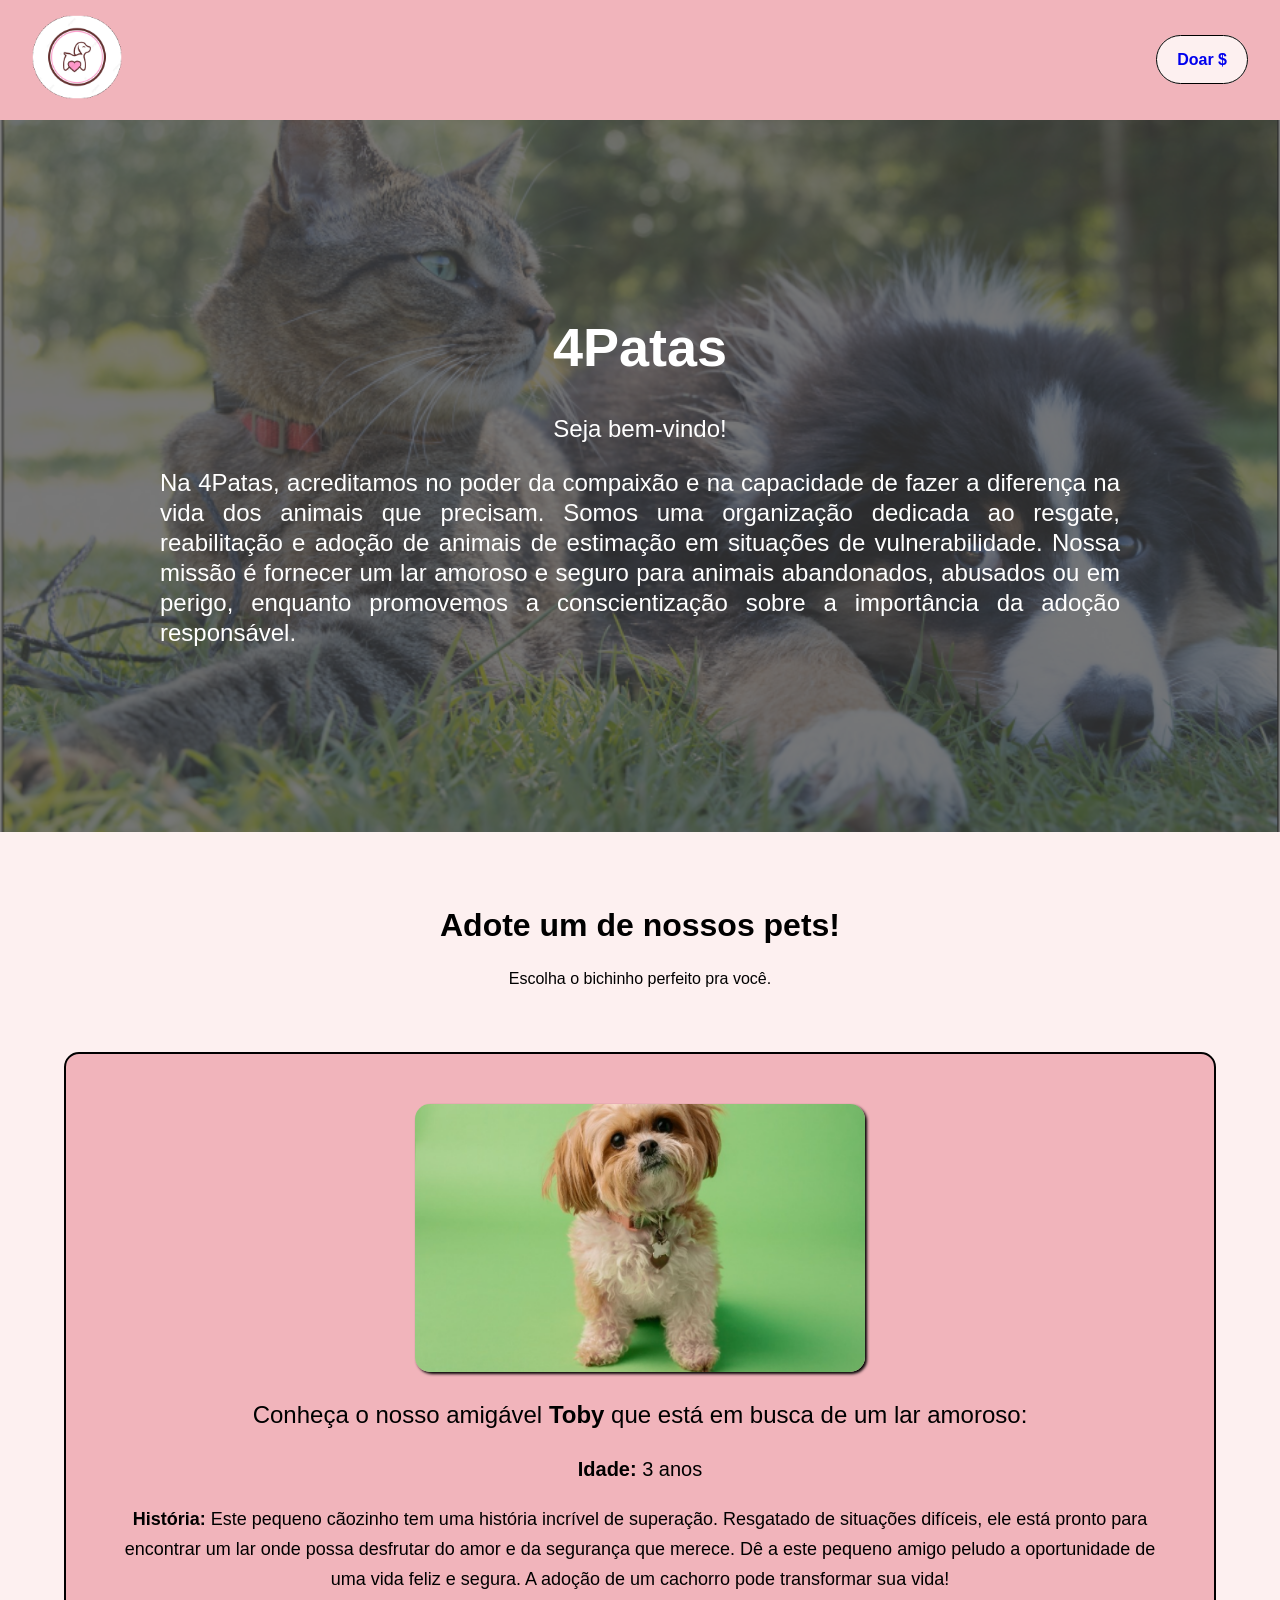
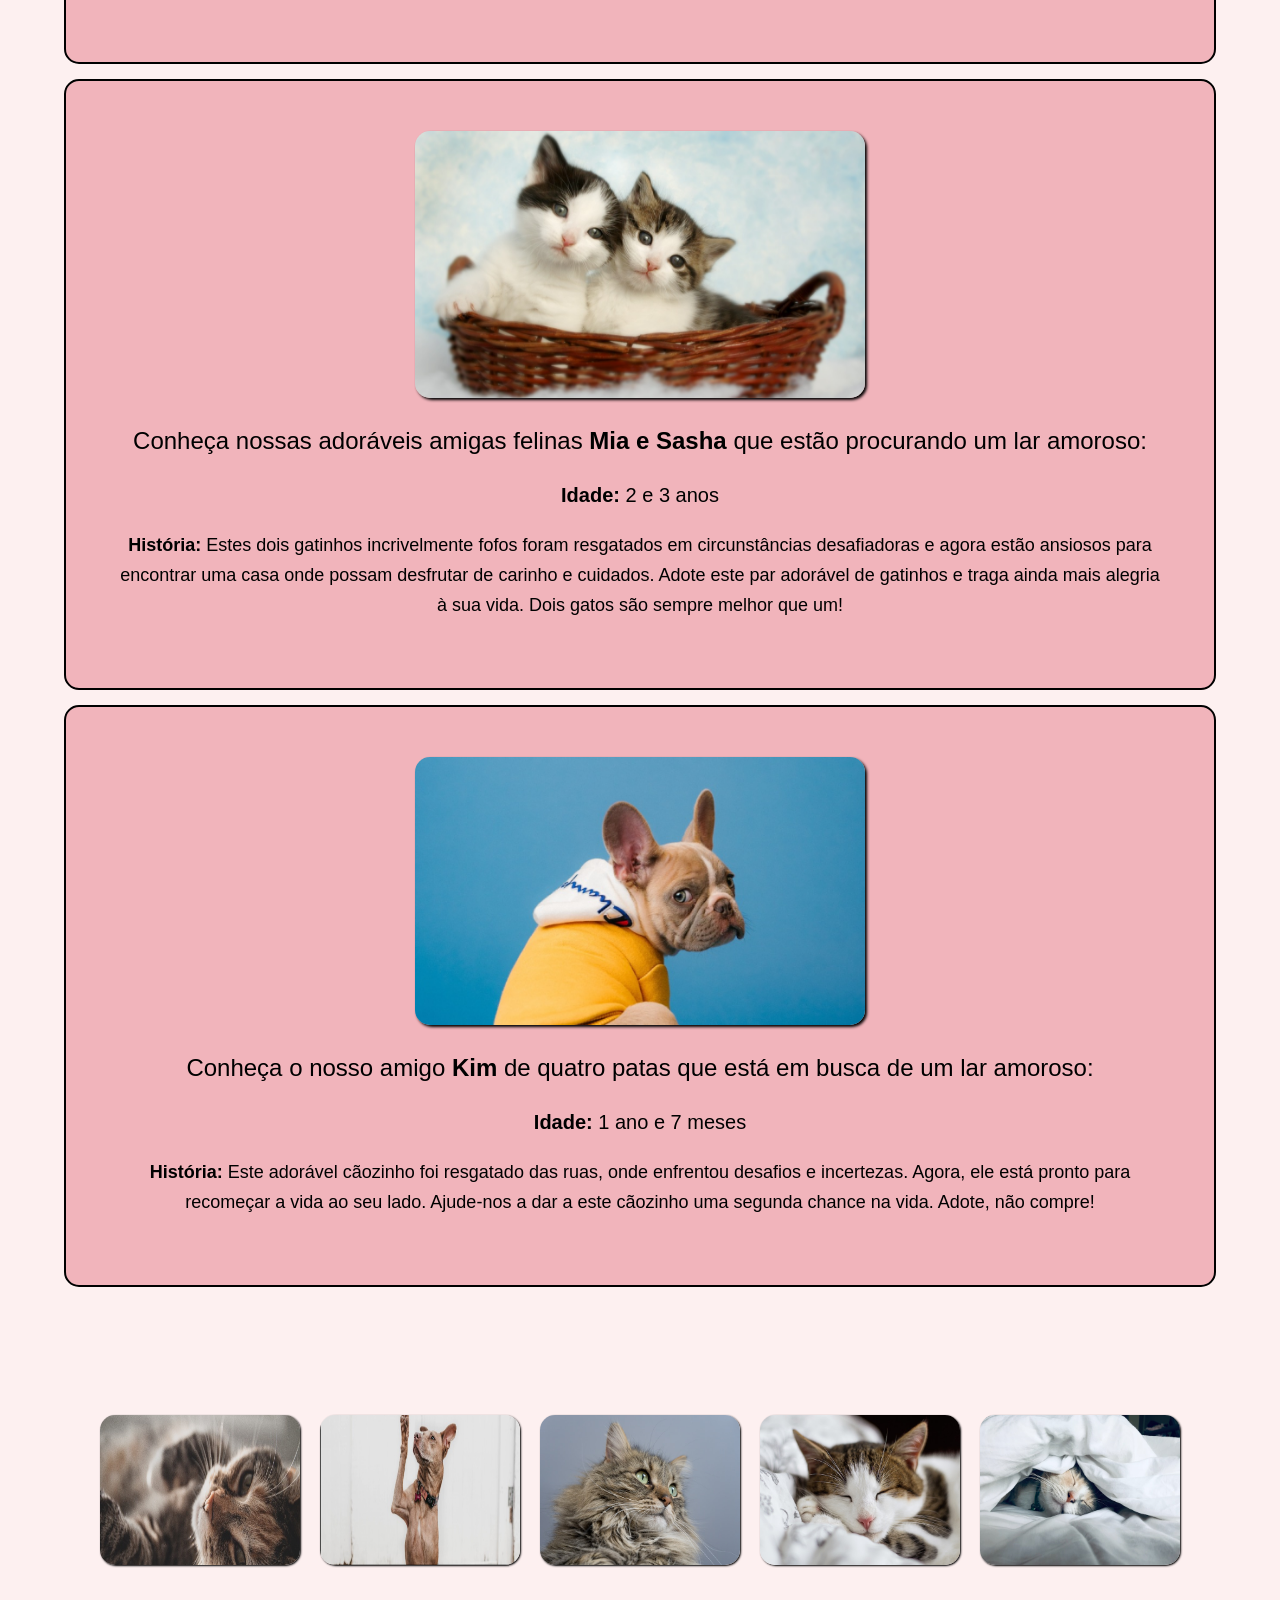
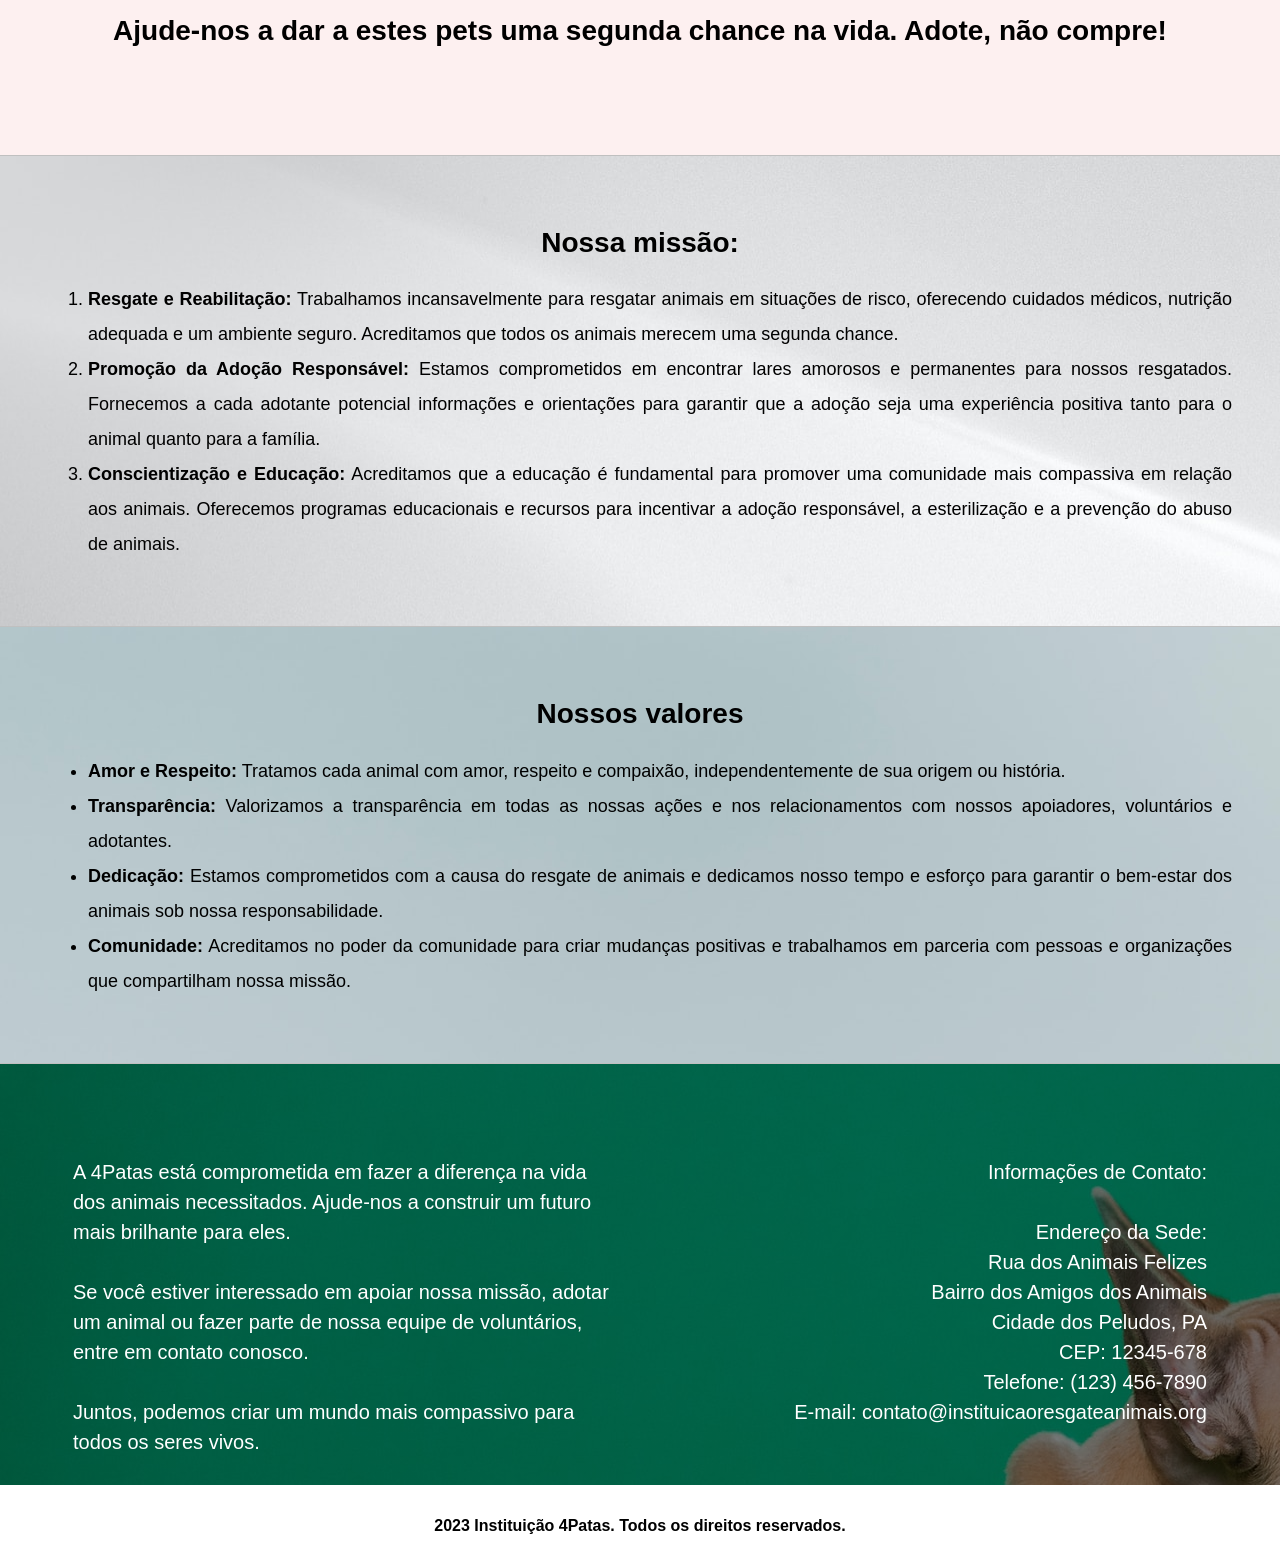
==== integrador-4/Site/index.html @ 6dbdd4b6 "add: integrador 4 - Site base" ====
<!DOCTYPE html>
<html lang="pt-br">

<head>
	<meta charset="UTF-8">
	<meta http-equiv="X-UA-Compatible" content="IE=edge">
	<meta name="viewport" content="width=device-width, initial-scale=1.0">
	<link rel="stylesheet" type="text/css" href="./css/estilos.css">

	<title>4Patas</title>
</head>

<body>
	<div class="container">
		<div class="navbar-container">
			<nav>
				<a href="#"><img class="logo" src="img/logo.png"></a>
				<ul class="navbar-items">
					<li><a href="./views/donate.html" class="donate-btn">Doar $</a></li>
				</ul>
			</nav>
		</div>
		<main>
			<div class="main-banner">
				<h1>4Patas</h1>
				<p>Seja bem-vindo!</p>
				<p>Na 4Patas, acreditamos no poder da compaixão e na capacidade de fazer a diferença na vida dos animais
					que precisam. Somos uma organização dedicada ao resgate, reabilitação e adoção de animais de
					estimação em situações de vulnerabilidade. Nossa missão é fornecer um lar amoroso e seguro para
					animais abandonados, abusados ou em perigo, enquanto promovemos a conscientização sobre a
					importância da adoção responsável.</p>
			</div>
			<section class="adoption-container">
				<h2>Adote um de nossos pets!</h1>
					<p>Escolha o bichinho perfeito pra você.</p>
					<div class="pets-container">
						<div class="pet">
							<img src="./img/toby.png" alt="Toby" class="pets-img">
							<p class="pet-description">Conheça o nosso amigável <strong>Toby</strong> que está em busca
								de um
								lar amoroso:</p>
							<p class="pet-age"><strong>Idade: </strong>3 anos</p>
							<p class="pet-story"><strong>História: </strong>Este pequeno cãozinho tem uma história
								incrível de superação. Resgatado de
								situações difíceis, ele está pronto para encontrar um lar onde possa desfrutar do amor e
								da segurança que merece.
								Dê a este pequeno amigo peludo a oportunidade de uma vida feliz e segura. A adoção de um
								cachorro pode transformar sua vida!</p>
						</div>
						<div class="pet">
							<img src="./img/mia-and-sasha.png" alt="Mia e Sasha" class="pets-img">
							<p class="pet-description">Conheça nossas adoráveis amigas felinas <strong>Mia e
									Sasha</strong> que estão procurando um lar amoroso:</p>
							<p class="pet-age"><strong>Idade: </strong>2 e 3 anos</p>
							<p class="pet-story"><strong>História: </strong>Estes dois gatinhos incrivelmente fofos
								foram resgatados em circunstâncias desafiadoras e agora estão ansiosos para encontrar
								uma casa onde possam desfrutar de carinho e cuidados.
								Adote este par adorável de gatinhos e traga ainda mais alegria à sua vida. Dois gatos
								são sempre melhor que um!</p>
						</div>
						<div class="pet">
							<img src="./img/kim.png" alt="Kim" class="pets-img">
							<p class="pet-description">Conheça o nosso amigo <strong>Kim </strong>de quatro patas que
								está em busca de um lar amoroso:</p>
							<p class="pet-age"><strong>Idade: </strong>1 ano e 7 meses</p>
							<p class="pet-story"><strong>História: </strong>Este adorável cãozinho foi resgatado das
								ruas, onde enfrentou desafios e incertezas. Agora, ele está pronto para recomeçar a vida
								ao seu lado. Ajude-nos a dar a este cãozinho uma segunda chance na vida. Adote, não
								compre!</p>
						</div>
			</section>
			<section class="banners-container">
				<div class="banner">
					<img src="./img/banner-one.png" alt="Gato de barriga para cima" class="banner-img">
					<img src="./img/banner-two.png" alt="Cachorro com a pata para cima" class="banner-img">
					<img src="./img/banner-three.jpg" alt="Gato olhando para a direita" class="banner-img">
					<img src="./img/banner-four.jpg" alt="Gato dormindo" class="banner-img">
					<img src="./img/banner-five.jpg" alt="Gato dormindo" class="banner-img">
				</div>
				<p>Ajude-nos a dar a estes pets uma segunda chance na vida. Adote, não compre!</p>
			</section>
			<section class="mission-and-values">
				<h2>Nossa missão:</h2>
				<ol>
					<li><strong>Resgate e Reabilitação:</strong> Trabalhamos incansavelmente para resgatar animais em
						situações de risco,
						oferecendo cuidados médicos, nutrição adequada e um ambiente seguro. Acreditamos que todos os
						animais merecem uma segunda chance.</li>
					<li><strong>Promoção da Adoção Responsável:</strong> Estamos comprometidos em encontrar lares
						amorosos e permanentes
						para nossos resgatados. Fornecemos a cada adotante potencial informações e orientações para
						garantir que a adoção seja uma experiência positiva tanto para o animal quanto para a família.
					</li>
					<li><strong>Conscientização e Educação:</strong> Acreditamos que a educação é fundamental para
						promover uma comunidade mais compassiva em relação
						aos animais. Oferecemos programas educacionais e recursos para incentivar a adoção responsável,
						a esterilização e a prevenção do abuso de animais.</li>
				</ol>
			</section>
			<section class="mission-and-values">
				<h2>Nossos valores</h2>
				<ul>
					<li><strong>Amor e Respeito:</strong> Tratamos cada animal com amor, respeito e compaixão,
						independentemente de sua
						origem ou história.</li>
					<li><strong>Transparência:</strong> Valorizamos a transparência em todas as nossas ações e nos
						relacionamentos com
						nossos apoiadores, voluntários e adotantes.</li>
					<li><strong>Dedicação:</strong> Estamos comprometidos com a causa do resgate de animais e dedicamos
						nosso tempo e
						esforço para garantir o bem-estar dos animais sob nossa responsabilidade.</li>
					<li><strong>Comunidade:</strong> Acreditamos no poder da comunidade para criar mudanças positivas e
						trabalhamos em
						parceria com pessoas e organizações que compartilham nossa missão.</li>
				</ul>
			</section>
		</main>
		<section class="informations">
			<div class="description-and-address">
				<p> A 4Patas está comprometida em fazer a diferença na vida dos animais necessitados. Ajude-nos a
					construir um futuro mais brilhante para eles.<br><br>Se você estiver interessado em apoiar nossa missão,
					adotar um animal ou fazer parte de nossa equipe
					de voluntários, entre em contato conosco.<br><br>
					Juntos, podemos criar um mundo mais compassivo para todos
					os seres vivos.</p>
			</div>
			<div class="description-and-address">
				<p>Informações de Contato:<br><br>
					Endereço da Sede:<br>
					Rua dos Animais Felizes<br>
					Bairro dos Amigos dos Animais<br>
					Cidade dos Peludos, PA<br>
					CEP: 12345-678<br>
					Telefone: (123) 456-7890<br>
					E-mail: contato@instituicaoresgateanimais.org
				</p>
			</div>
		</section>
		<footer>
			<p>2023 Instituição 4Patas. Todos os direitos reservados.</p>
		</footer>
	</div>
</body>

</html>
---- integrador-4/Site/css/estilos.css ----
body,
textarea {
	margin: 0;
	padding: 0;
	font-family: "Montserrat", Arial, Helvetica, sans-serif;
}

.navbar-container {
	width: 100%;
	height: 120px;
	padding: 0px 2em;
	position: relative;
	background-color: #F1B4BB;
	box-sizing: border-box;
}

.logo {
	width: 90px;
	margin-top: 15px;
}

nav {
	position: relative;
}

.navbar-items {
	list-style: none;
	position: absolute;
	display: inline-block;
	line-height: 120px;
	margin: 0px;
	right: 0px;
}

.navbar-items li {
	display: inline-block;
	margin-left: 25px;
}

.navbar-items li a {
	text-decoration: none;
	transition: .5s;
}

.donate-btn {
	padding: 15px 20px;
	background-color: #FDF0F0;
	border-radius: 30px;
	border: 1px solid black;
	font-weight: bold;
}

.donate-btn:hover {
	background-color: #FFF;
	color: black;
}

.main-banner {
	background: linear-gradient(rgba(0, 0, 0, 0.5), rgba(0, 0, 0, 0.5)), url(../img/background.png);
	max-width: 100vw;
	background-position: top;
	background-size: cover;
	padding: 10em;
	position: relative;
}

.main-banner h1,
.main-banner p {
	color: #FFF;
	text-align: center;
}

.main-banner h1 {
	font-size: 54px;
}

.main-banner p {
	font-size: 24px;
	line-height: 30px;
}

.main-banner p:last-child {
	text-align: justify;
}

.adoption-container {
	padding-top: 3em;
	padding-bottom: 3em;
	text-align: center;
	background-color: #FDF0F0;
}

.adoption-container h2 {
	font-size: 32px;
}

.pets-container {
	width: 90%;
	position: relative;
	margin-left: auto;
	margin-right: auto;
	margin-top: 4em;
}

.pets-img {
	width: 450px;
	border-radius: 15px;
	box-shadow: 2px 2px 3px #000;
}

.pet {
	margin-top: 15px;
	padding: 50px;
	text-align: center;
	background-color: #F1B4BB;
	border-radius: 15px;
	border: 2px solid black;
}

.pet p {
	line-height: 30px;
}

.pet-description {
	font-size: 24px;
}

.pet-age {
	font-size: 20px;
}

.pet-story {
	font-size: 18px;
}

.banners-container {
	background-color:#FDF0F0;
	padding: 5em;
	border-bottom: 1px solid silver;
}

.banner {
	display: flex;
	justify-content: space-evenly;
}

.banner-img {
	width: 200px;
	height: 150px;
	border-radius: 15px;
	box-shadow: 1px 1px 2px #000;
}

.banners-container p {
	margin-top: 50px;
	text-align: center;
	font-size: 28px;
	font-weight: bold;
}

.mission-and-values {
	padding: 3em;
	border-bottom: 1px solid silver;
	background-image: url(../img/white-wallpaper.jpg);
}

.mission-and-values:last-child {
	background-image: url(../img/sky-wallpaper.jpg);
}

.mission-and-values h2 {
	font-size: 28px;
	text-align: center;
}

.mission-and-values li {
	font-size: 18px;
	text-align: justify;
	line-height: 35px;
}

.informations {
	padding: 3em;
	background: linear-gradient(rgba(0, 0, 0, 0.5), rgba(0, 0, 0, 0.5)), url(../img/description-and-address.jpg);
	height: 325px;
	display: flex;
}

.description-and-address {
	width: 50%;
	color: white;
	font-size: 20px;
	text-align: left;
	padding: 25px;
	line-height: 30px;
}

.description-and-address:last-child {
	text-align: right;
}

footer {
	text-align: center;
	font-weight: bold;
	line-height: 50px;
}

.donate-body {
	background-image: url(../img/donate-background.jpg);
}

.form-container {
	background-color: #FDF0F0;
	border: 3px solid silver;
	padding: 25px;
	margin-top: 5%;
	margin-left: 25%;
	width: 50%;
	border-radius: 15px;
}

.form-container a img {
	width: 25px;
}

.form-container a:hover {
	cursor: pointer;
}

.form-container h2 {
	text-align: center;
	text-shadow: 1px 1px 1px black;
}

#fill-text {
	text-align: center;
	padding-bottom: 15px;
}

.donate-form p {
	text-align: left;
}

.form-container input[type="submit"] {
	margin-top: 15px;
	padding: 10px;
	border-radius: 15px;
	border: 1px solid silver;
}

.form-container input[type="submit"]:hover {
	cursor: pointer;
	background-color: white;
	border: 1px solid black;
}

#donation-footer {
	background-color: #FDF0F0;
}


@media screen and (max-width: 1100px) {
}

@media screen and (max-width: 900px) {
}

@media screen and (max-width: 576px) {
}
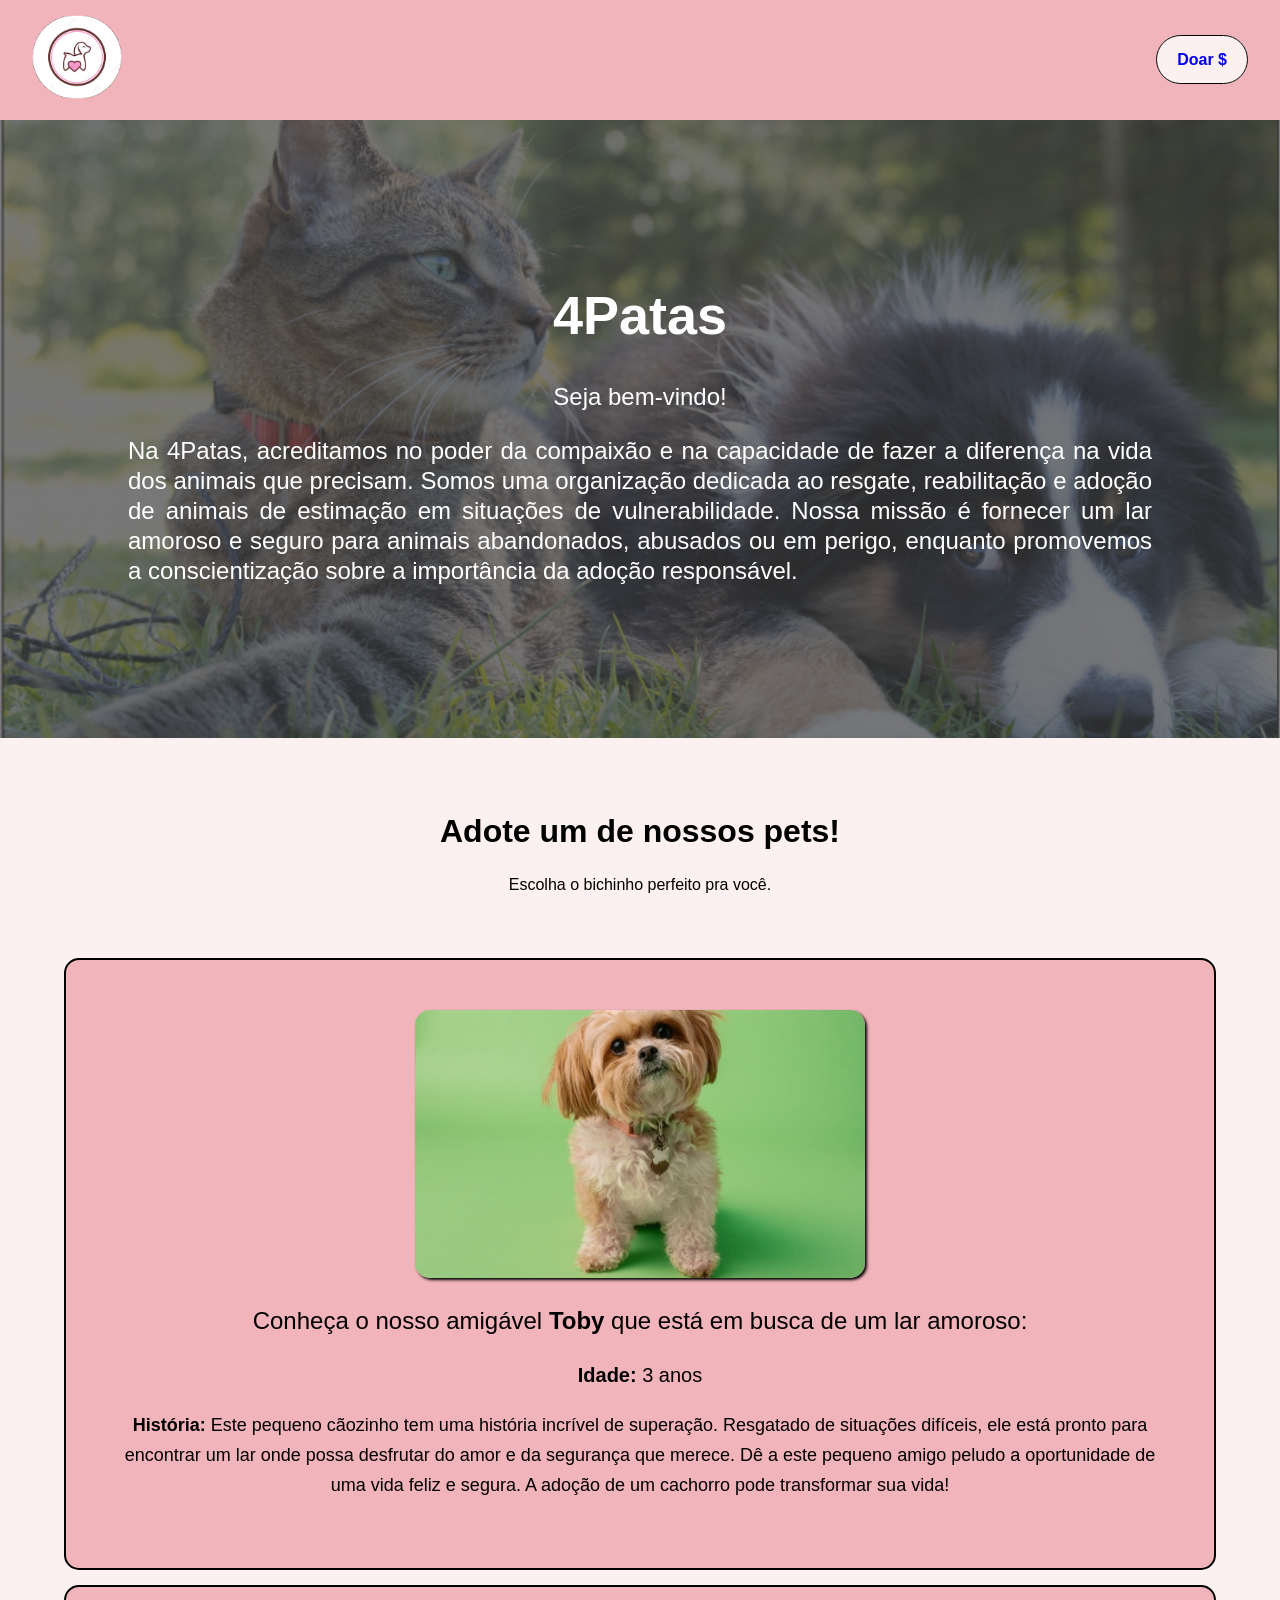
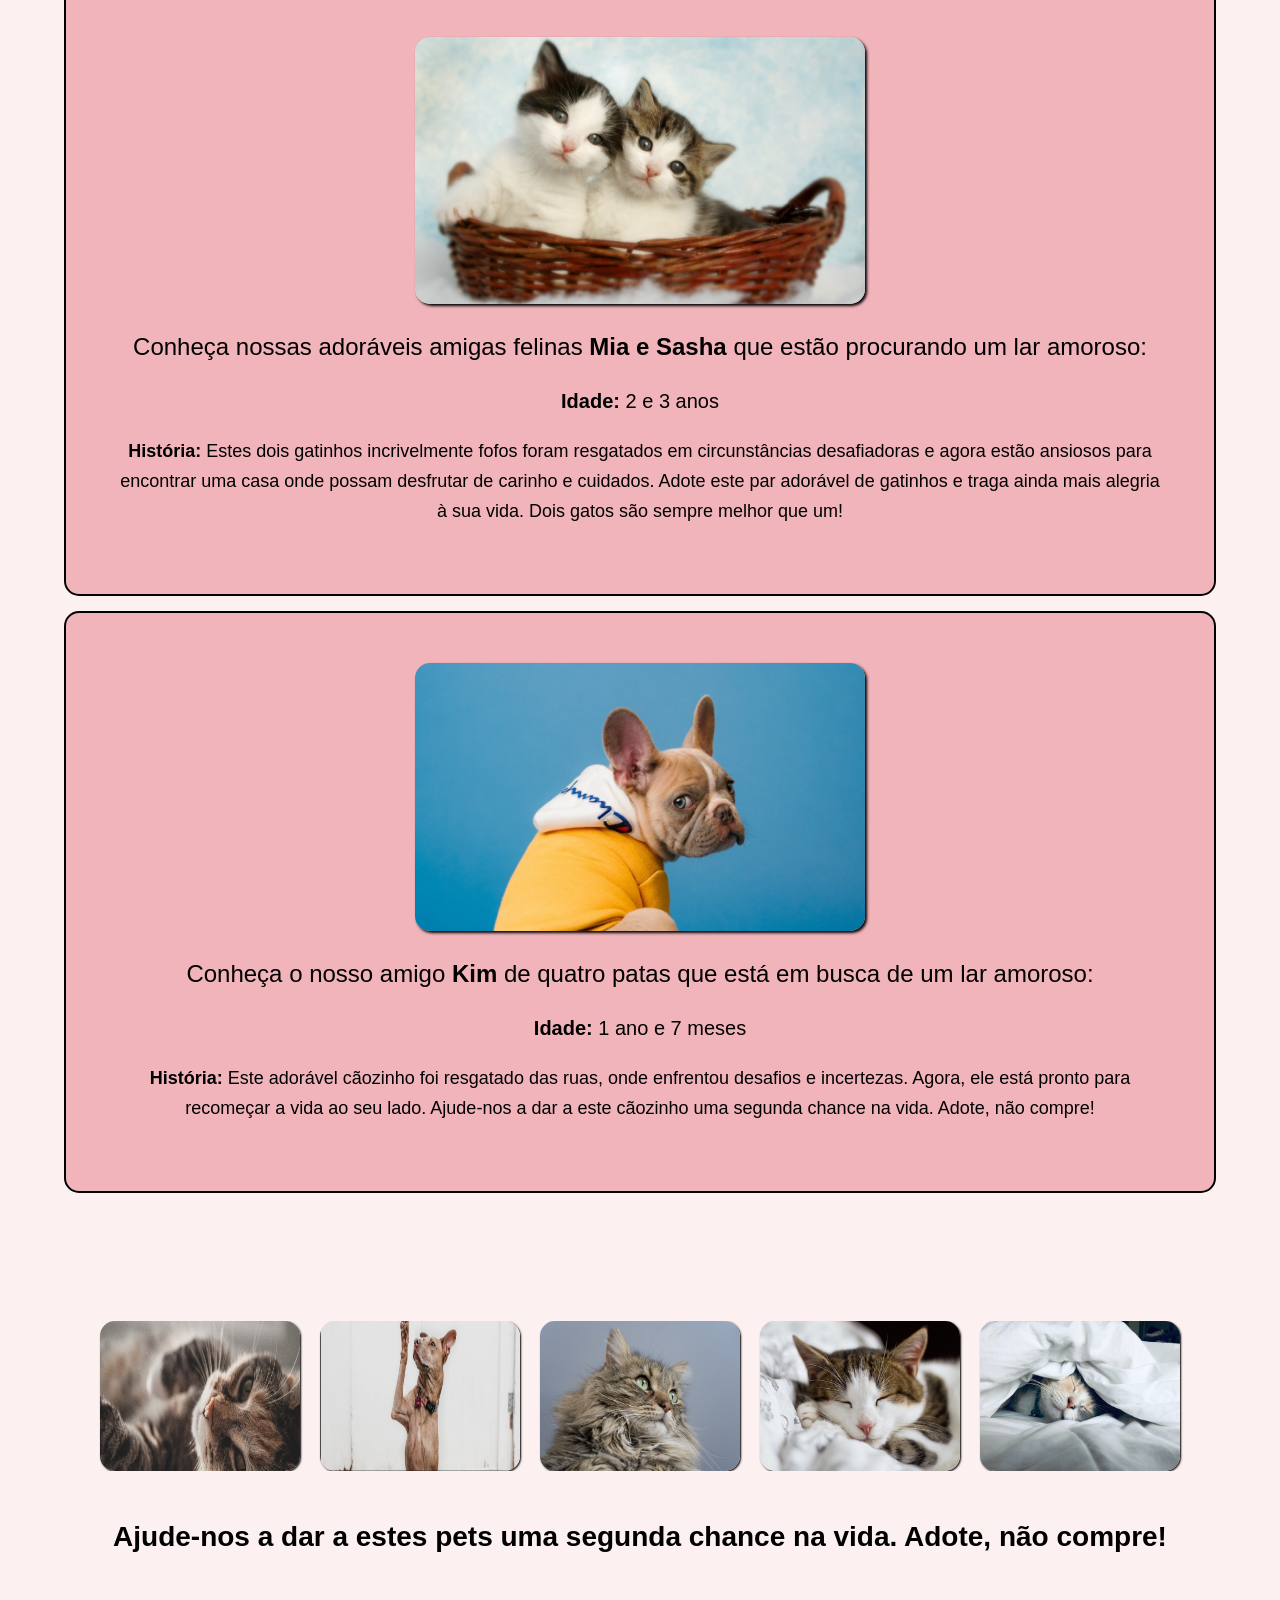
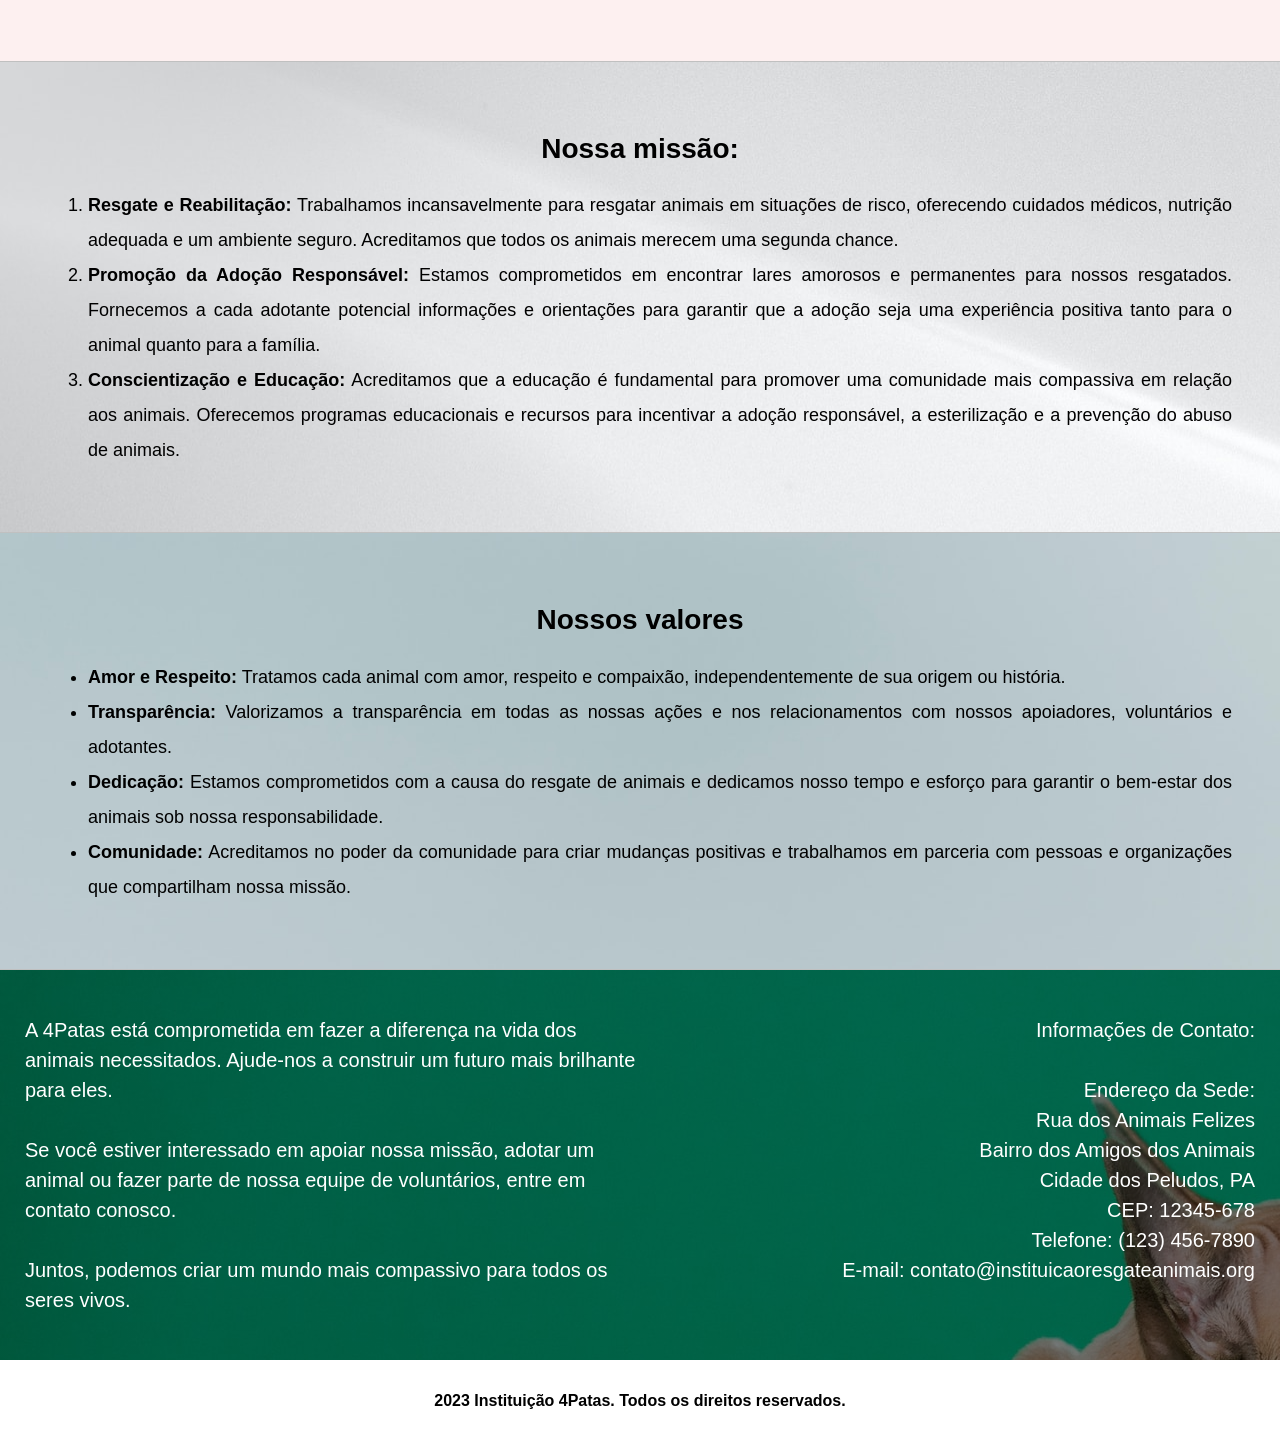
==== commit 21e7d269: "fix: classes html" ====
--- a/integrador-4/Site/index.html
+++ b/integrador-4/Site/index.html
@@ -116,15 +116,16 @@
 			</section>
 		</main>
 		<section class="informations">
-			<div class="description-and-address">
+			<div class="description">
 				<p> A 4Patas está comprometida em fazer a diferença na vida dos animais necessitados. Ajude-nos a
-					construir um futuro mais brilhante para eles.<br><br>Se você estiver interessado em apoiar nossa missão,
+					construir um futuro mais brilhante para eles.<br><br>Se você estiver interessado em apoiar nossa
+					missão,
 					adotar um animal ou fazer parte de nossa equipe
 					de voluntários, entre em contato conosco.<br><br>
 					Juntos, podemos criar um mundo mais compassivo para todos
 					os seres vivos.</p>
 			</div>
-			<div class="description-and-address">
+			<div class="address">
 				<p>Informações de Contato:<br><br>
 					Endereço da Sede:<br>
 					Rua dos Animais Felizes<br>
@@ -142,4 +143,4 @@
 	</div>
 </body>
 
-</html>+</html>
--- a/integrador-4/Site/css/estilos.css
+++ b/integrador-4/Site/css/estilos.css
@@ -60,7 +60,7 @@
 	max-width: 100vw;
 	background-position: top;
 	background-size: cover;
-	padding: 10em;
+	padding: 10%;
 	position: relative;
 }
 
@@ -103,7 +103,8 @@
 }
 
 .pets-img {
-	width: 450px;
+	width: 100%;
+	max-width: 450px;
 	border-radius: 15px;
 	box-shadow: 2px 2px 3px #000;
 }
@@ -142,6 +143,7 @@
 .banner {
 	display: flex;
 	justify-content: space-evenly;
+	overflow: hidden;
 }
 
 .banner-img {
@@ -182,21 +184,34 @@
 .informations {
 	padding: 3em;
 	background: linear-gradient(rgba(0, 0, 0, 0.5), rgba(0, 0, 0, 0.5)), url(../img/description-and-address.jpg);
-	height: 325px;
+	min-height: 325px;
 	display: flex;
-}
-
-.description-and-address {
-	width: 50%;
+
 	color: white;
 	font-size: 20px;
-	text-align: left;
 	padding: 25px;
 	line-height: 30px;
 }
 
-.description-and-address:last-child {
+.description {
+	width: 50%;
+	text-align: left;
+}
+
+.address {
+	width: 50%;
 	text-align: right;
+}
+
+@media (max-width: 765px) {
+	.informations {
+		flex-direction: column;
+	}
+
+	.description,
+	.address {
+		width: 100%;
+	}
 }
 
 footer {
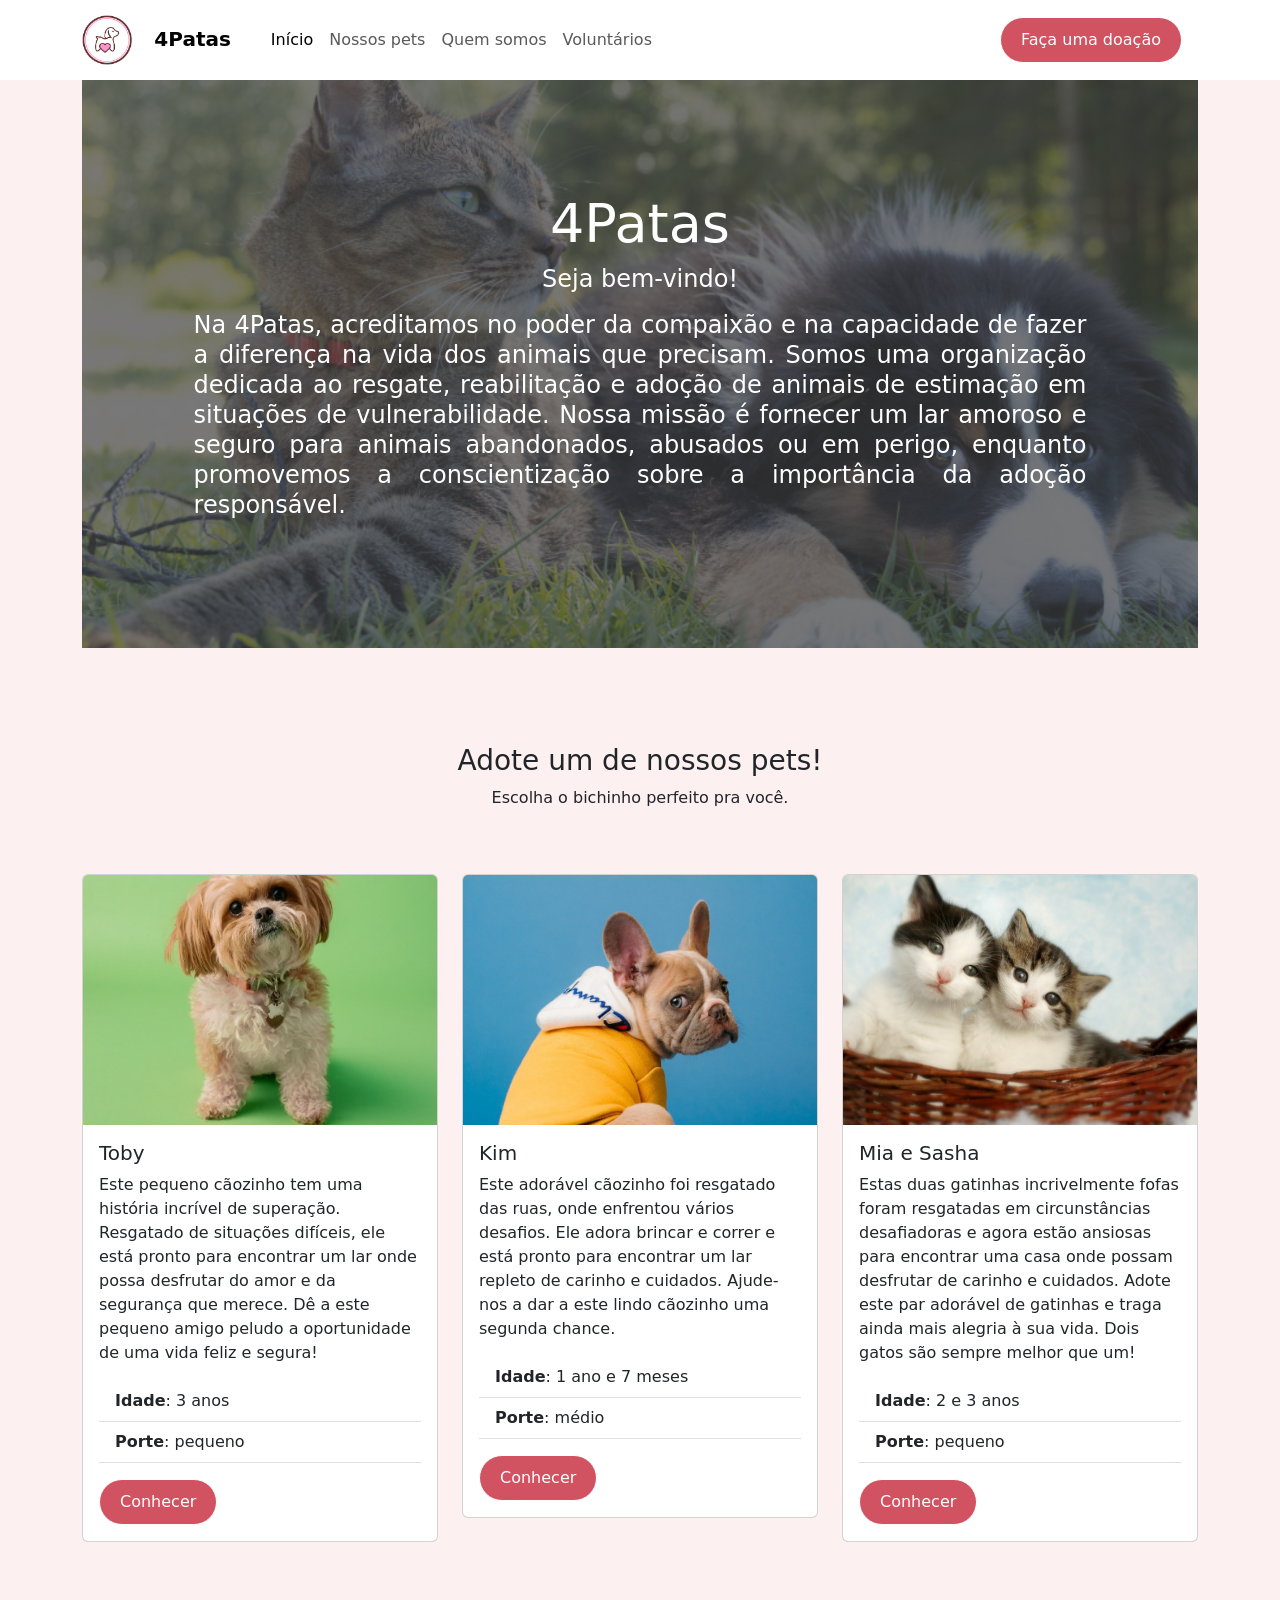
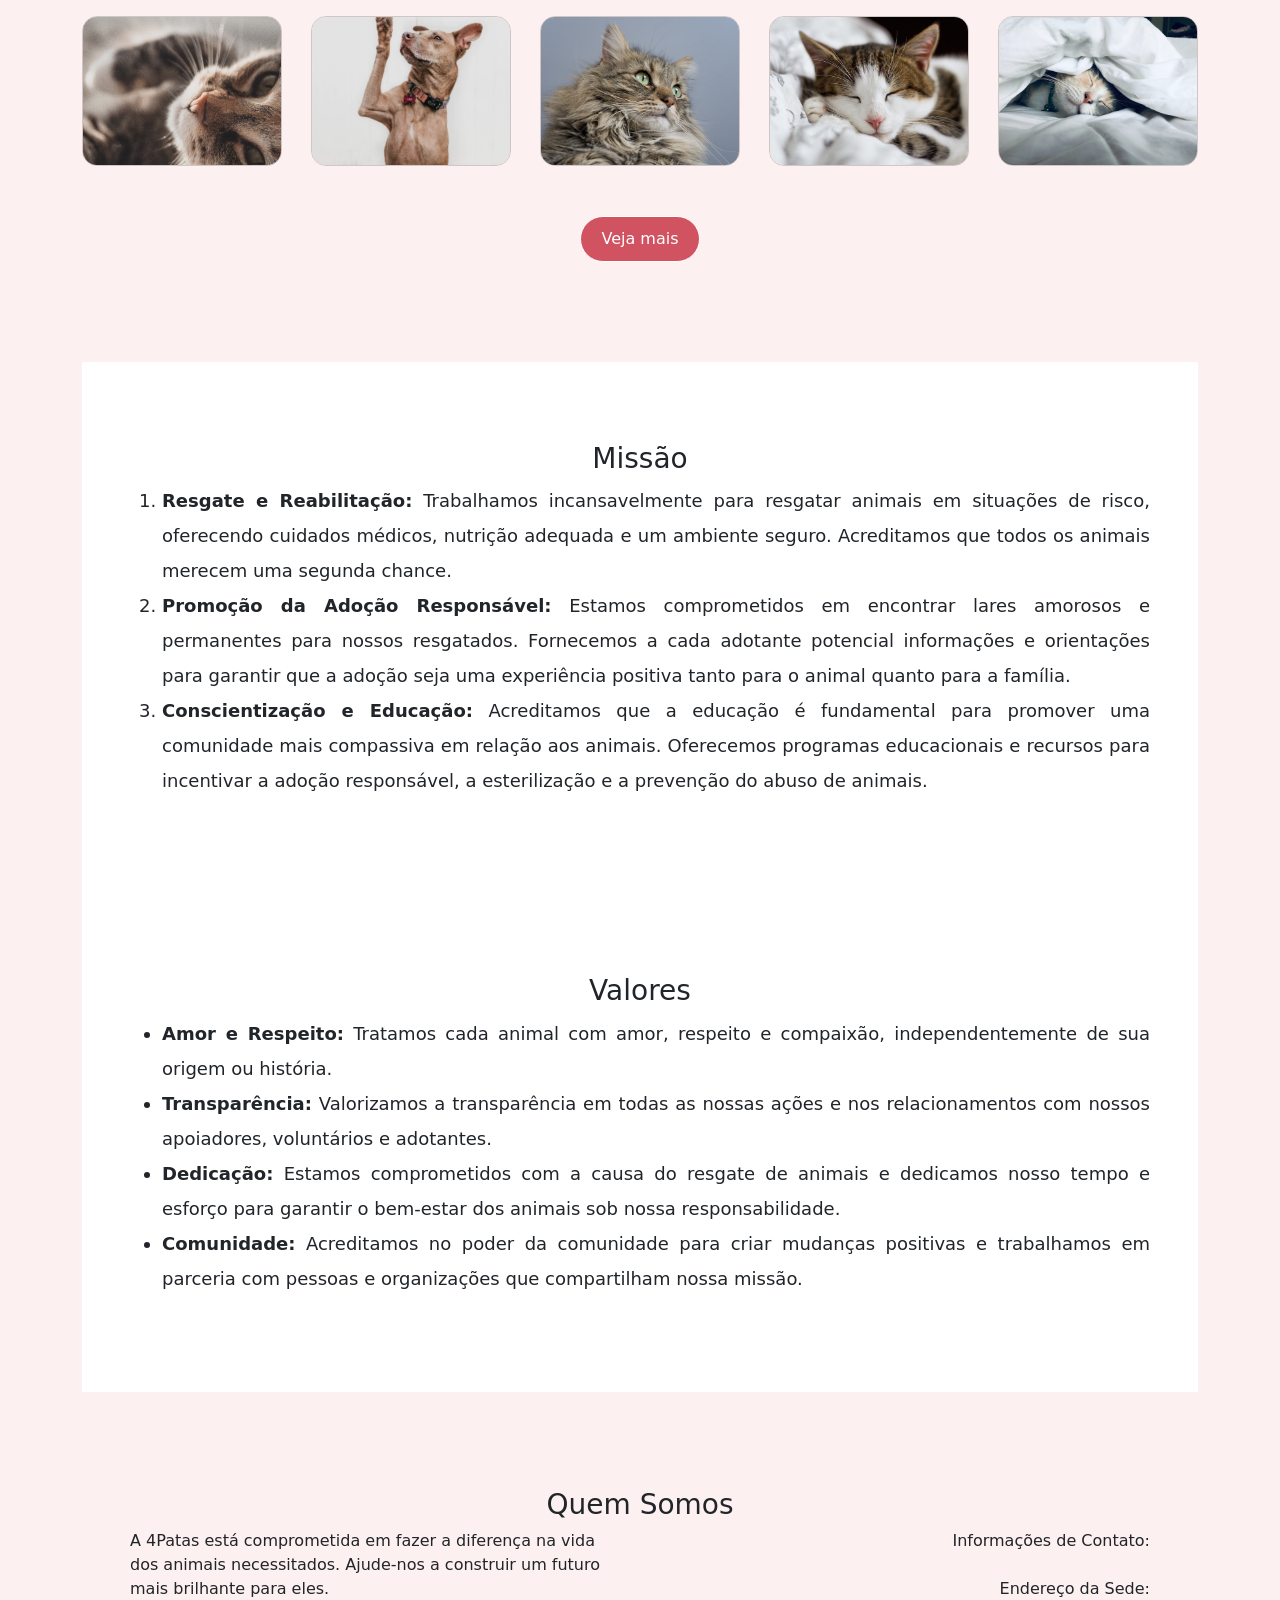
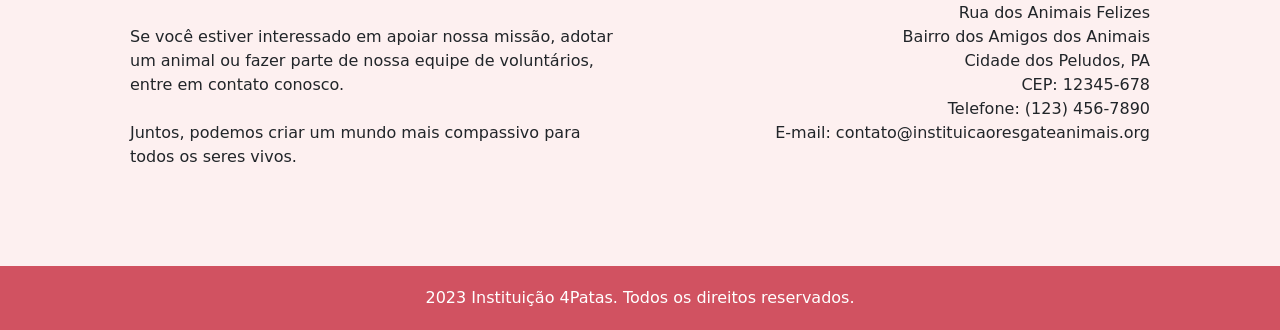
==== commit fb2ba628: "feat: visual update site int 4 site" ====
--- a/integrador-4/Site/index.html
+++ b/integrador-4/Site/index.html
@@ -7,20 +7,49 @@
 	<meta name="viewport" content="width=device-width, initial-scale=1.0">
 	<link rel="stylesheet" type="text/css" href="./css/estilos.css">
 
+	<link href="https://cdn.jsdelivr.net/npm/bootstrap@5.3.2/dist/css/bootstrap.min.css" rel="stylesheet"
+		integrity="sha384-T3c6CoIi6uLrA9TneNEoa7RxnatzjcDSCmG1MXxSR1GAsXEV/Dwwykc2MPK8M2HN" crossorigin="anonymous">
+	<link rel="stylesheet" href="https://cdnjs.cloudflare.com/ajax/libs/font-awesome/6.4.2/css/all.min.css">
+
 	<title>4Patas</title>
 </head>
 
 <body>
-	<div class="container">
-		<div class="navbar-container">
-			<nav>
-				<a href="#"><img class="logo" src="img/logo.png"></a>
-				<ul class="navbar-items">
-					<li><a href="./views/donate.html" class="donate-btn">Doar $</a></li>
+	<nav class="navbar navbar-expand-lg ">
+		<div class="container-xl">
+			<a class="navbar-brand" href="#">
+				<img src="img/logo.png" alt="Logo" width="50" class="d-inline-block me-3">
+				<b>4Patas</b></a>
+			<button class="navbar-toggler" type="button" data-bs-toggle="collapse" data-bs-target="#navbar-control"
+				aria-controls="navbar-control" aria-expanded="false" aria-label="Navegar">
+				<span class="navbar-toggler-icon"></span>
+			</button>
+
+			<div class="collapse navbar-collapse p-3 bg-white" id="navbar-control">
+				<ul class="navbar-nav me-auto mb-2 mb-lg-0">
+					<li class="nav-item">
+						<a class="nav-link active" aria-current="page" href="#">Início</a>
+					</li>
+					<li class="nav-item">
+						<a class="nav-link" href="#">Nossos pets</a>
+					</li>
+					<li class="nav-item">
+						<a class="nav-link" href="#about">Quem somos</a>
+					</li>
+					<li class="nav-item">
+						<a class="nav-link" href="#">Voluntários</a>
+					</li>
+
 				</ul>
-			</nav>
+				<div class="d-lg-flex col-lg-3 justify-content-lg-end">
+					<a href="views/donate.html" class="btn donation">Faça uma doação</a>
+				</div>
+			</div>
 		</div>
-		<main>
+	</nav>
+
+	<div class="content">
+		<div class="main container">
 			<div class="main-banner">
 				<h1>4Patas</h1>
 				<p>Seja bem-vindo!</p>
@@ -30,44 +59,74 @@
 					animais abandonados, abusados ou em perigo, enquanto promovemos a conscientização sobre a
 					importância da adoção responsável.</p>
 			</div>
-			<section class="adoption-container">
-				<h2>Adote um de nossos pets!</h1>
+
+			<div class="row mt-5">
+				<section class="adoption-container">
+					<h3>Adote um de nossos pets!</h3>
 					<p>Escolha o bichinho perfeito pra você.</p>
-					<div class="pets-container">
-						<div class="pet">
-							<img src="./img/toby.png" alt="Toby" class="pets-img">
-							<p class="pet-description">Conheça o nosso amigável <strong>Toby</strong> que está em busca
-								de um
-								lar amoroso:</p>
-							<p class="pet-age"><strong>Idade: </strong>3 anos</p>
-							<p class="pet-story"><strong>História: </strong>Este pequeno cãozinho tem uma história
+				</section>
+				<div class="col-sm-6 col-md-6 col-lg-4 mb-4">
+					<div class="card">
+						<img src="./img/toby.png" class="card-img-top" alt="Toby">
+						<div class="card-body">
+							<h5 class="card-title">Toby</h5>
+							<p class="card-text">Este pequeno cãozinho tem uma história
 								incrível de superação. Resgatado de
 								situações difíceis, ele está pronto para encontrar um lar onde possa desfrutar do amor e
-								da segurança que merece.
-								Dê a este pequeno amigo peludo a oportunidade de uma vida feliz e segura. A adoção de um
-								cachorro pode transformar sua vida!</p>
+								da segurança que merece. Dê a este pequeno amigo peludo a oportunidade de uma vida feliz
+								e
+								segura!</p>
+							<ul class="list-group list-group-flush">
+								<li class="list-group-item"><b>Idade</b>: 3 anos</li>
+								<li class="list-group-item"><b>Porte</b>: pequeno</li>
+								<li class="list-group-item"></li>
+							</ul>
+							<a href="#" class="btn donation">Conhecer</a>
 						</div>
-						<div class="pet">
-							<img src="./img/mia-and-sasha.png" alt="Mia e Sasha" class="pets-img">
-							<p class="pet-description">Conheça nossas adoráveis amigas felinas <strong>Mia e
-									Sasha</strong> que estão procurando um lar amoroso:</p>
-							<p class="pet-age"><strong>Idade: </strong>2 e 3 anos</p>
-							<p class="pet-story"><strong>História: </strong>Estes dois gatinhos incrivelmente fofos
-								foram resgatados em circunstâncias desafiadoras e agora estão ansiosos para encontrar
+					</div>
+				</div>
+				<div class="col-sm-6 col-md-6 col-lg-4 mb-4">
+					<div class="card">
+						<img src="./img/kim.png" class="card-img-top" alt="Kim">
+						<div class="card-body">
+							<h5 class="card-title">Kim</h5>
+							<p class="card-text">
+								Este adorável cãozinho foi resgatado das ruas, onde enfrentou vários desafios.
+								Ele adora brincar e correr e está pronto para encontrar um lar repleto de carinho e
+								cuidados. Ajude-nos a dar a este lindo
+								cãozinho uma segunda chance.
+							</p>
+							<ul class="list-group list-group-flush">
+								<li class="list-group-item"><b>Idade</b>: 1 ano e 7 meses</li>
+								<li class="list-group-item"><b>Porte</b>: médio</li>
+								<li class="list-group-item"></li>
+							</ul>
+							<a href="#" class="btn donation">Conhecer</a>
+						</div>
+					</div>
+				</div>
+
+				<div class="col-sm-6 col-md-6 col-lg-4 mb-4">
+					<div class="card">
+						<img src="./img/mia-and-sasha.png" class="card-img-top" alt="Mia&Sasha">
+						<div class="card-body">
+							<h5 class="card-title">Mia e Sasha</h5>
+							<p class="card-text">Estas duas gatinhas incrivelmente fofas
+								foram resgatadas em circunstâncias desafiadoras e agora estão ansiosas para encontrar
 								uma casa onde possam desfrutar de carinho e cuidados.
-								Adote este par adorável de gatinhos e traga ainda mais alegria à sua vida. Dois gatos
+								Adote este par adorável de gatinhas e traga ainda mais alegria à sua vida. Dois gatos
 								são sempre melhor que um!</p>
+							<ul class="list-group list-group-flush">
+								<li class="list-group-item"><b>Idade</b>: 2 e 3 anos</li>
+								<li class="list-group-item"><b>Porte</b>: pequeno</li>
+								<li class="list-group-item"></li>
+							</ul>
+							<a href="#" class="btn donation">Conhecer</a>
 						</div>
-						<div class="pet">
-							<img src="./img/kim.png" alt="Kim" class="pets-img">
-							<p class="pet-description">Conheça o nosso amigo <strong>Kim </strong>de quatro patas que
-								está em busca de um lar amoroso:</p>
-							<p class="pet-age"><strong>Idade: </strong>1 ano e 7 meses</p>
-							<p class="pet-story"><strong>História: </strong>Este adorável cãozinho foi resgatado das
-								ruas, onde enfrentou desafios e incertezas. Agora, ele está pronto para recomeçar a vida
-								ao seu lado. Ajude-nos a dar a este cãozinho uma segunda chance na vida. Adote, não
-								compre!</p>
-						</div>
+					</div>
+				</div>
+			</div>
+
 			</section>
 			<section class="banners-container">
 				<div class="banner">
@@ -77,28 +136,36 @@
 					<img src="./img/banner-four.jpg" alt="Gato dormindo" class="banner-img">
 					<img src="./img/banner-five.jpg" alt="Gato dormindo" class="banner-img">
 				</div>
-				<p>Ajude-nos a dar a estes pets uma segunda chance na vida. Adote, não compre!</p>
+
+				<p>
+					<a href="#" class="btn donation">Veja mais</a>
+				</p>
+
 			</section>
 			<section class="mission-and-values">
-				<h2>Nossa missão:</h2>
+				<h3>Missão</h3>
 				<ol>
-					<li><strong>Resgate e Reabilitação:</strong> Trabalhamos incansavelmente para resgatar animais em
+					<li><strong>Resgate e Reabilitação:</strong> Trabalhamos incansavelmente para resgatar animais
+						em
 						situações de risco,
-						oferecendo cuidados médicos, nutrição adequada e um ambiente seguro. Acreditamos que todos os
+						oferecendo cuidados médicos, nutrição adequada e um ambiente seguro. Acreditamos que todos
+						os
 						animais merecem uma segunda chance.</li>
 					<li><strong>Promoção da Adoção Responsável:</strong> Estamos comprometidos em encontrar lares
 						amorosos e permanentes
 						para nossos resgatados. Fornecemos a cada adotante potencial informações e orientações para
-						garantir que a adoção seja uma experiência positiva tanto para o animal quanto para a família.
+						garantir que a adoção seja uma experiência positiva tanto para o animal quanto para a
+						família.
 					</li>
 					<li><strong>Conscientização e Educação:</strong> Acreditamos que a educação é fundamental para
 						promover uma comunidade mais compassiva em relação
-						aos animais. Oferecemos programas educacionais e recursos para incentivar a adoção responsável,
+						aos animais. Oferecemos programas educacionais e recursos para incentivar a adoção
+						responsável,
 						a esterilização e a prevenção do abuso de animais.</li>
 				</ol>
 			</section>
 			<section class="mission-and-values">
-				<h2>Nossos valores</h2>
+				<h3>Valores</h3>
 				<ul>
 					<li><strong>Amor e Respeito:</strong> Tratamos cada animal com amor, respeito e compaixão,
 						independentemente de sua
@@ -106,41 +173,57 @@
 					<li><strong>Transparência:</strong> Valorizamos a transparência em todas as nossas ações e nos
 						relacionamentos com
 						nossos apoiadores, voluntários e adotantes.</li>
-					<li><strong>Dedicação:</strong> Estamos comprometidos com a causa do resgate de animais e dedicamos
+					<li><strong>Dedicação:</strong> Estamos comprometidos com a causa do resgate de animais e
+						dedicamos
 						nosso tempo e
 						esforço para garantir o bem-estar dos animais sob nossa responsabilidade.</li>
-					<li><strong>Comunidade:</strong> Acreditamos no poder da comunidade para criar mudanças positivas e
+					<li><strong>Comunidade:</strong> Acreditamos no poder da comunidade para criar mudanças
+						positivas e
 						trabalhamos em
 						parceria com pessoas e organizações que compartilham nossa missão.</li>
 				</ul>
 			</section>
-		</main>
-		<section class="informations">
-			<div class="description">
-				<p> A 4Patas está comprometida em fazer a diferença na vida dos animais necessitados. Ajude-nos a
-					construir um futuro mais brilhante para eles.<br><br>Se você estiver interessado em apoiar nossa
-					missão,
-					adotar um animal ou fazer parte de nossa equipe
-					de voluntários, entre em contato conosco.<br><br>
-					Juntos, podemos criar um mundo mais compassivo para todos
-					os seres vivos.</p>
-			</div>
-			<div class="address">
-				<p>Informações de Contato:<br><br>
-					Endereço da Sede:<br>
-					Rua dos Animais Felizes<br>
-					Bairro dos Amigos dos Animais<br>
-					Cidade dos Peludos, PA<br>
-					CEP: 12345-678<br>
-					Telefone: (123) 456-7890<br>
-					E-mail: contato@instituicaoresgateanimais.org
-				</p>
-			</div>
-		</section>
+			<div id="about" class="container text-center">
+				<h3>Quem Somos</h3>
+				<div class="row">
+					<div class="col description">
+						<p> A 4Patas está comprometida em fazer a diferença na vida dos animais necessitados. Ajude-nos
+							a
+							construir um futuro mais brilhante para eles.<br><br>Se você estiver interessado em apoiar
+							nossa
+							missão,
+							adotar um animal ou fazer parte de nossa equipe
+							de voluntários, entre em contato conosco.<br><br>
+							Juntos, podemos criar um mundo mais compassivo para todos
+							os seres vivos.</p>
+					</div>
+					<div class="col address">
+						<p>Informações de Contato:<br><br>
+							Endereço da Sede:<br>
+							Rua dos Animais Felizes<br>
+							Bairro dos Amigos dos Animais<br>
+							Cidade dos Peludos, PA<br>
+							CEP: 12345-678<br>
+							Telefone: (123) 456-7890<br>
+							E-mail: contato@instituicaoresgateanimais.org
+						</p>
+					</div>
+				</div>
+
+
+
+
+				</section>
+
+			</div>
+		</div>
 		<footer>
-			<p>2023 Instituição 4Patas. Todos os direitos reservados.</p>
+			2023 Instituição 4Patas. Todos os direitos reservados.
 		</footer>
-	</div>
+		<script src="https://cdn.jsdelivr.net/npm/bootstrap@5.3.2/dist/js/bootstrap.bundle.min.js"
+			integrity="sha384-C6RzsynM9kWDrMNeT87bh95OGNyZPhcTNXj1NW7RuBCsyN/o0jlpcV8Qyq46cDfL"
+			crossorigin="anonymous"></script>
+
 </body>
 
 </html>
--- a/integrador-4/Site/css/estilos.css
+++ b/integrador-4/Site/css/estilos.css
@@ -1,58 +1,49 @@
-body,
+@import url("https://fonts.googleapis.com/css2?family=Open+Sans:wght@400;600&display=swap");
+
+body {
+	font-family: "Open Sans", Arial, Helvetica, sans-serif;
+}
+
+body > .content {
+	background-color: #fdf0f0;
+}
+
 textarea {
 	margin: 0;
 	padding: 0;
-	font-family: "Montserrat", Arial, Helvetica, sans-serif;
-}
-
-.navbar-container {
+}
+
+nav.navbar {
 	width: 100%;
-	height: 120px;
+	height: 80px;
 	padding: 0px 2em;
-	position: relative;
-	background-color: #F1B4BB;
+	position: fixed;
+	background-color: white;
 	box-sizing: border-box;
-}
-
-.logo {
-	width: 90px;
-	margin-top: 15px;
-}
-
-nav {
-	position: relative;
-}
-
-.navbar-items {
-	list-style: none;
-	position: absolute;
-	display: inline-block;
-	line-height: 120px;
-	margin: 0px;
-	right: 0px;
-}
-
-.navbar-items li {
-	display: inline-block;
-	margin-left: 25px;
-}
-
-.navbar-items li a {
-	text-decoration: none;
-	transition: .5s;
-}
-
-.donate-btn {
-	padding: 15px 20px;
-	background-color: #FDF0F0;
-	border-radius: 30px;
-	border: 1px solid black;
-	font-weight: bold;
-}
-
-.donate-btn:hover {
-	background-color: #FFF;
-	color: black;
+	z-index: 100;
+}
+
+.main {
+	padding-top: 80px;
+}
+
+.btn.donation {
+	color: white;
+	background-color: #d15261;
+	border: 1px solid white;
+	border-radius: 25px;
+	padding: 10px 20px;
+}
+
+.btn.donation:hover {
+	background-color: #fdf0f0;
+	border: 1px solid #d15261;
+	color: #d15261;
+}
+
+.card-img-top {
+	height: 250px;
+	object-fit: cover;
 }
 
 .main-banner {
@@ -66,7 +57,7 @@
 
 .main-banner h1,
 .main-banner p {
-	color: #FFF;
+	color: #fff;
 	text-align: center;
 }
 
@@ -87,7 +78,7 @@
 	padding-top: 3em;
 	padding-bottom: 3em;
 	text-align: center;
-	background-color: #FDF0F0;
+	background-color: #fdf0f0;
 }
 
 .adoption-container h2 {
@@ -113,7 +104,7 @@
 	margin-top: 15px;
 	padding: 50px;
 	text-align: center;
-	background-color: #F1B4BB;
+	background-color: #f1b4bb;
 	border-radius: 15px;
 	border: 2px solid black;
 }
@@ -134,15 +125,10 @@
 	font-size: 18px;
 }
 
-.banners-container {
-	background-color:#FDF0F0;
-	padding: 5em;
-	border-bottom: 1px solid silver;
-}
-
 .banner {
+	margin-top: 50px;
 	display: flex;
-	justify-content: space-evenly;
+	justify-content: space-between;
 	overflow: hidden;
 }
 
@@ -150,20 +136,21 @@
 	width: 200px;
 	height: 150px;
 	border-radius: 15px;
-	box-shadow: 1px 1px 2px #000;
+	border: 1px solid rgba(0, 0, 0, 0.175);
+	object-fit: cover;
 }
 
 .banners-container p {
 	margin-top: 50px;
+	margin-bottom: 100px;
 	text-align: center;
 	font-size: 28px;
-	font-weight: bold;
 }
 
 .mission-and-values {
-	padding: 3em;
-	border-bottom: 1px solid silver;
-	background-image: url(../img/white-wallpaper.jpg);
+	padding: 5em 3em;
+
+	background-color: white;
 }
 
 .mission-and-values:last-child {
@@ -182,12 +169,10 @@
 }
 
 .informations {
-	padding: 3em;
-	background: linear-gradient(rgba(0, 0, 0, 0.5), rgba(0, 0, 0, 0.5)), url(../img/description-and-address.jpg);
 	min-height: 325px;
 	display: flex;
 
-	color: white;
+	color: black;
 	font-size: 20px;
 	padding: 25px;
 	line-height: 30px;
@@ -216,8 +201,16 @@
 
 footer {
 	text-align: center;
-	font-weight: bold;
-	line-height: 50px;
+	padding: 20px;
+
+	margin-top: -15px;
+
+	background-color: #d15261;
+	color: white;
+}
+
+#about {
+	padding: 6em 3em;
 }
 
 .donate-body {
@@ -225,7 +218,7 @@
 }
 
 .form-container {
-	background-color: #FDF0F0;
+	background-color: #fdf0f0;
 	border: 3px solid silver;
 	padding: 25px;
 	margin-top: 5%;
@@ -242,9 +235,8 @@
 	cursor: pointer;
 }
 
-.form-container h2 {
-	text-align: center;
-	text-shadow: 1px 1px 1px black;
+h3 {
+	text-align: center;
 }
 
 #fill-text {
@@ -270,9 +262,8 @@
 }
 
 #donation-footer {
-	background-color: #FDF0F0;
-}
-
+	background-color: #fdf0f0;
+}
 
 @media screen and (max-width: 1100px) {
 }
@@ -281,4 +272,4 @@
 }
 
 @media screen and (max-width: 576px) {
-}+}
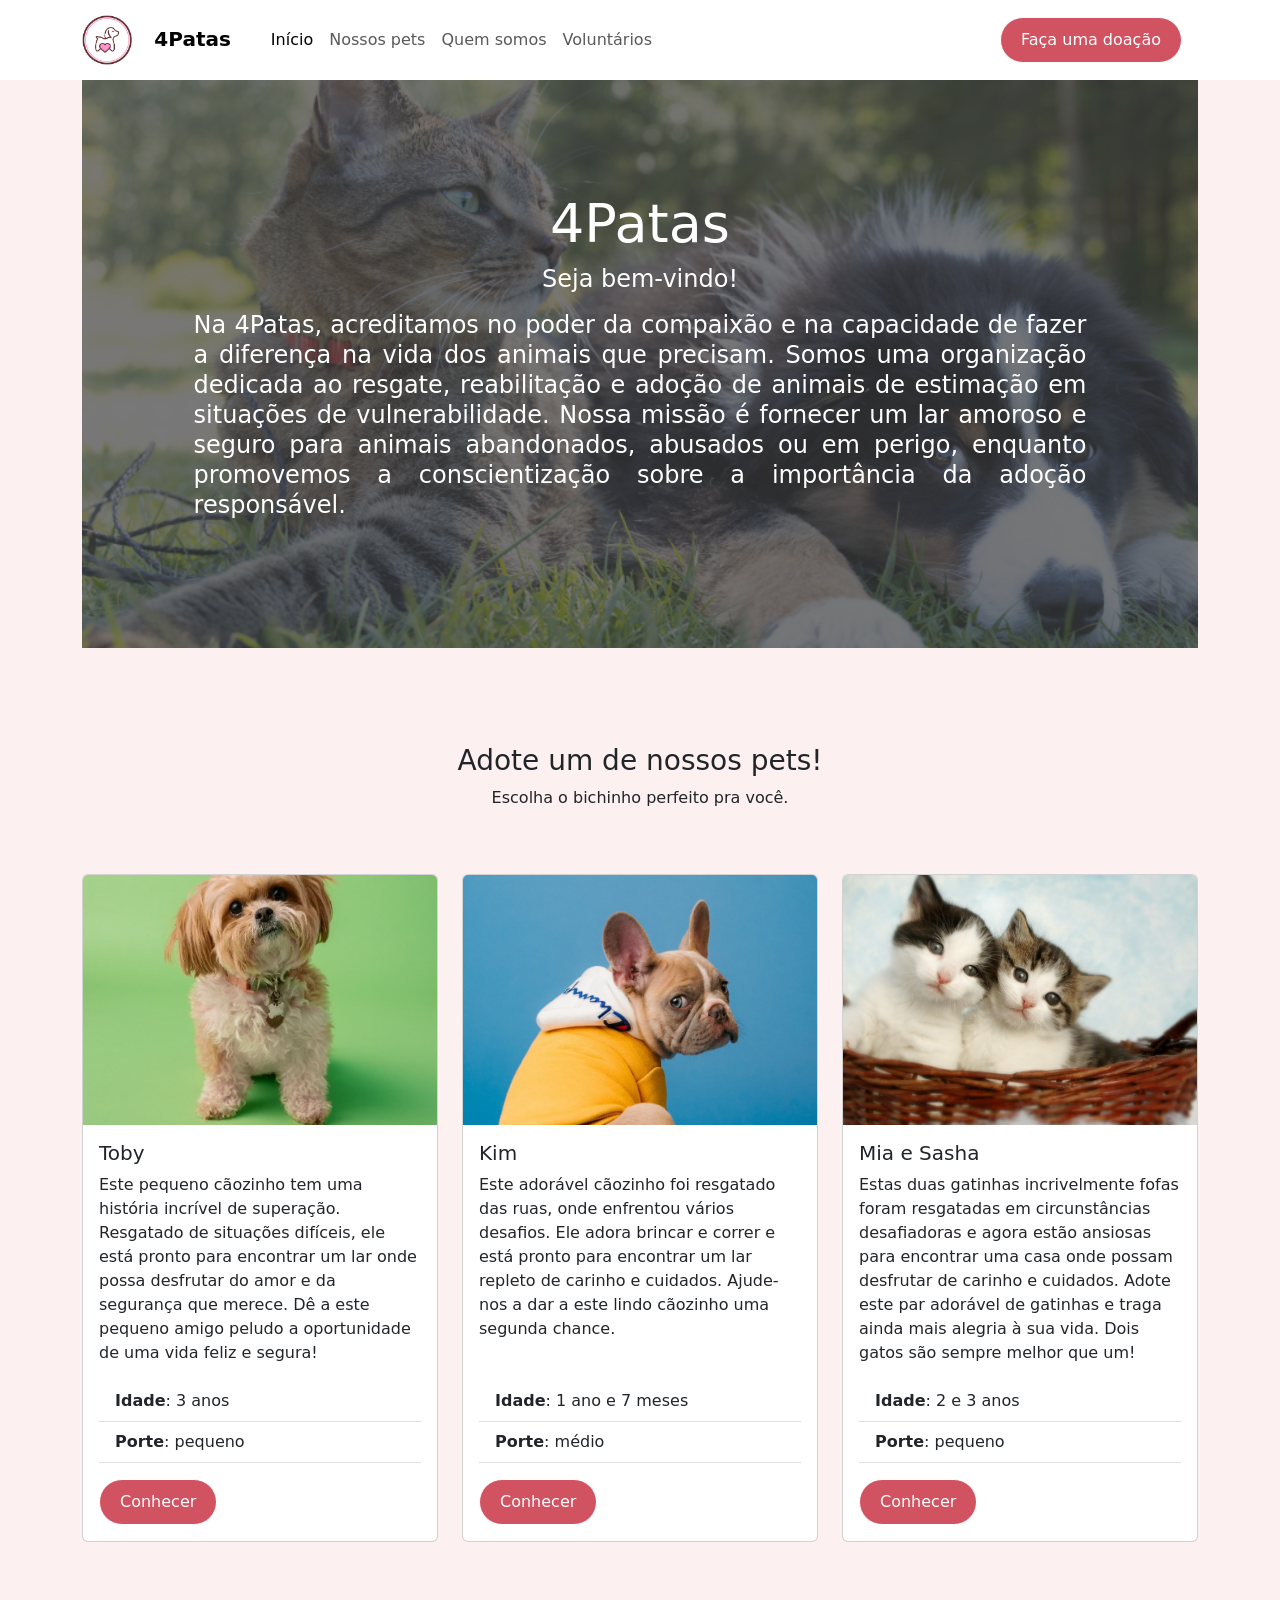
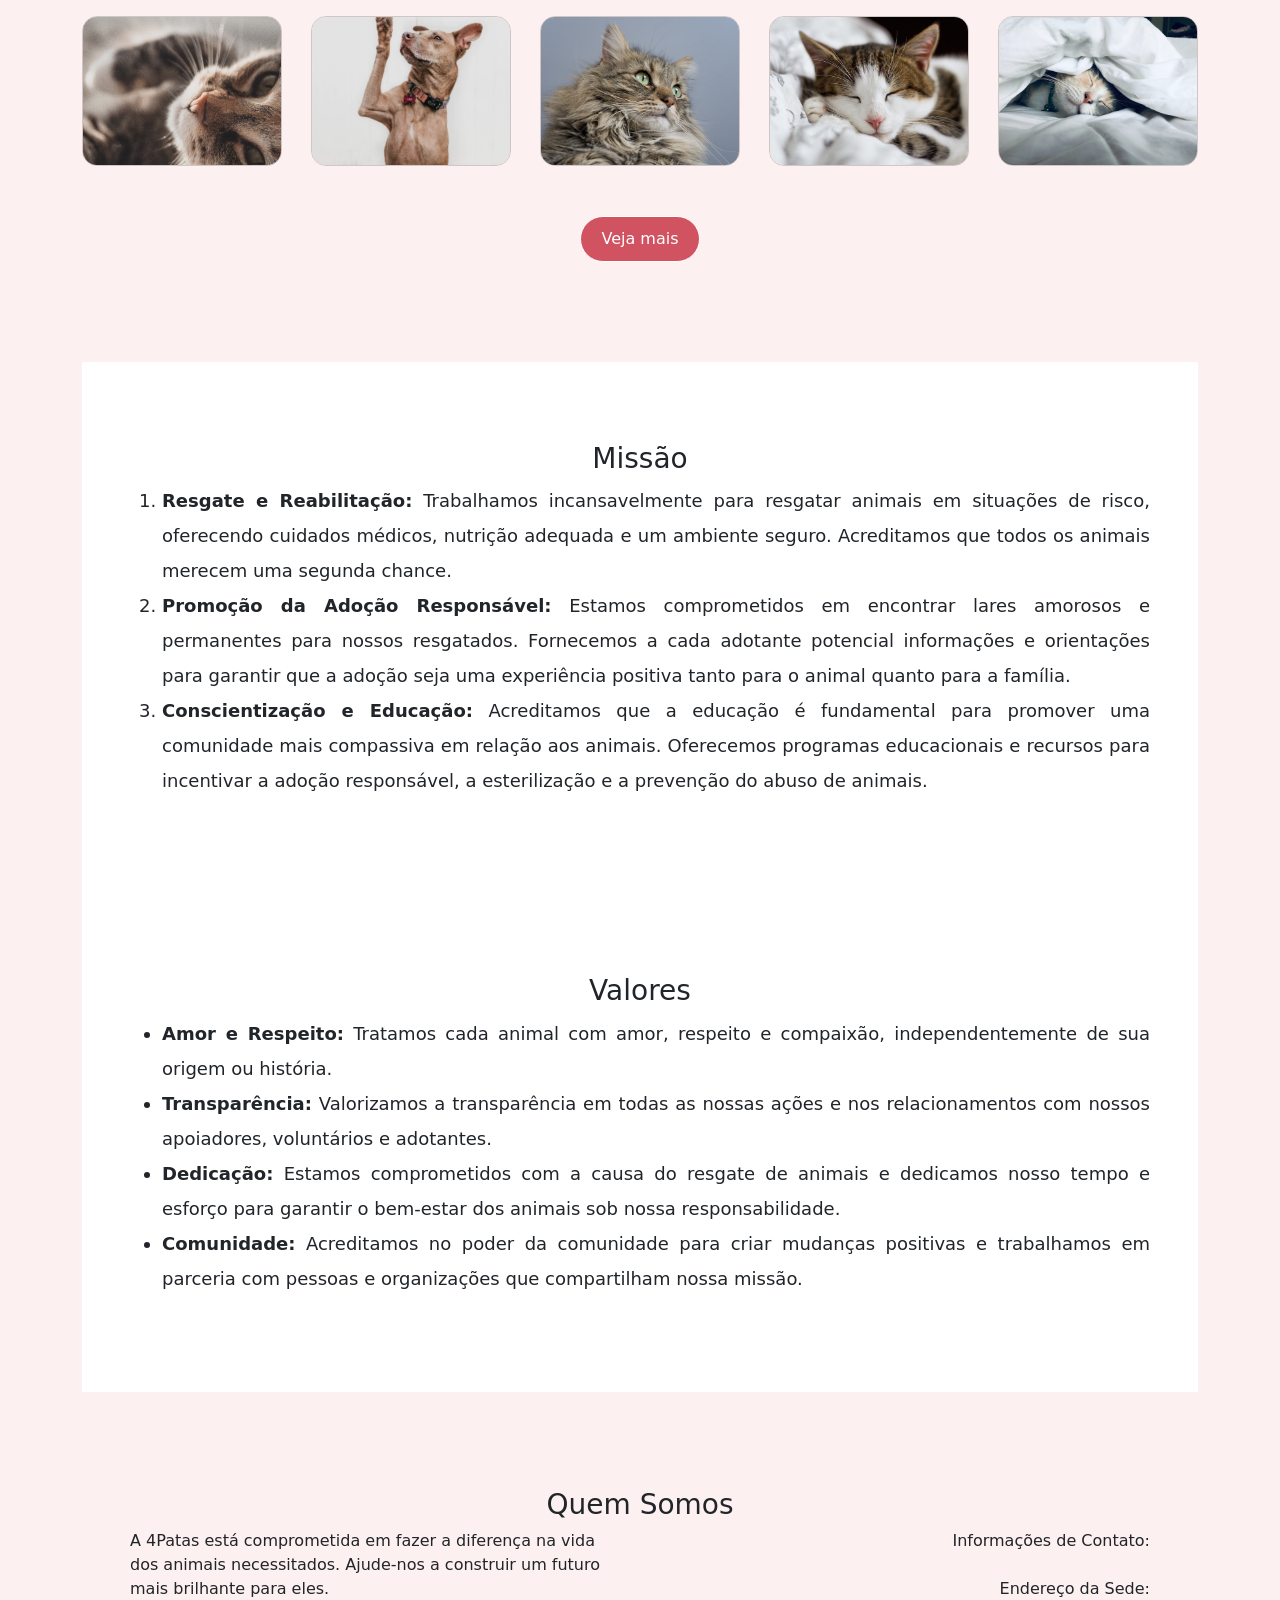
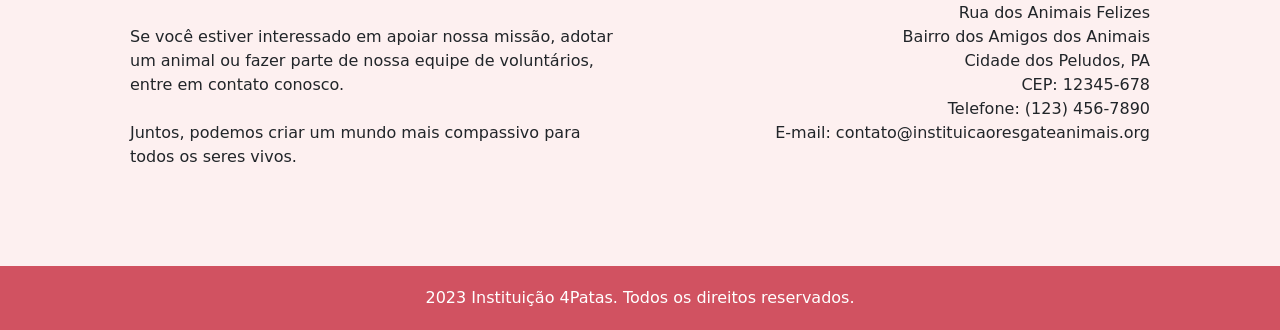
==== commit c630e618: "add: extra space" ====
--- a/integrador-4/Site/index.html
+++ b/integrador-4/Site/index.html
@@ -95,6 +95,7 @@
 								Ele adora brincar e correr e está pronto para encontrar um lar repleto de carinho e
 								cuidados. Ajude-nos a dar a este lindo
 								cãozinho uma segunda chance.
+								<br /><br />
 							</p>
 							<ul class="list-group list-group-flush">
 								<li class="list-group-item"><b>Idade</b>: 1 ano e 7 meses</li>
